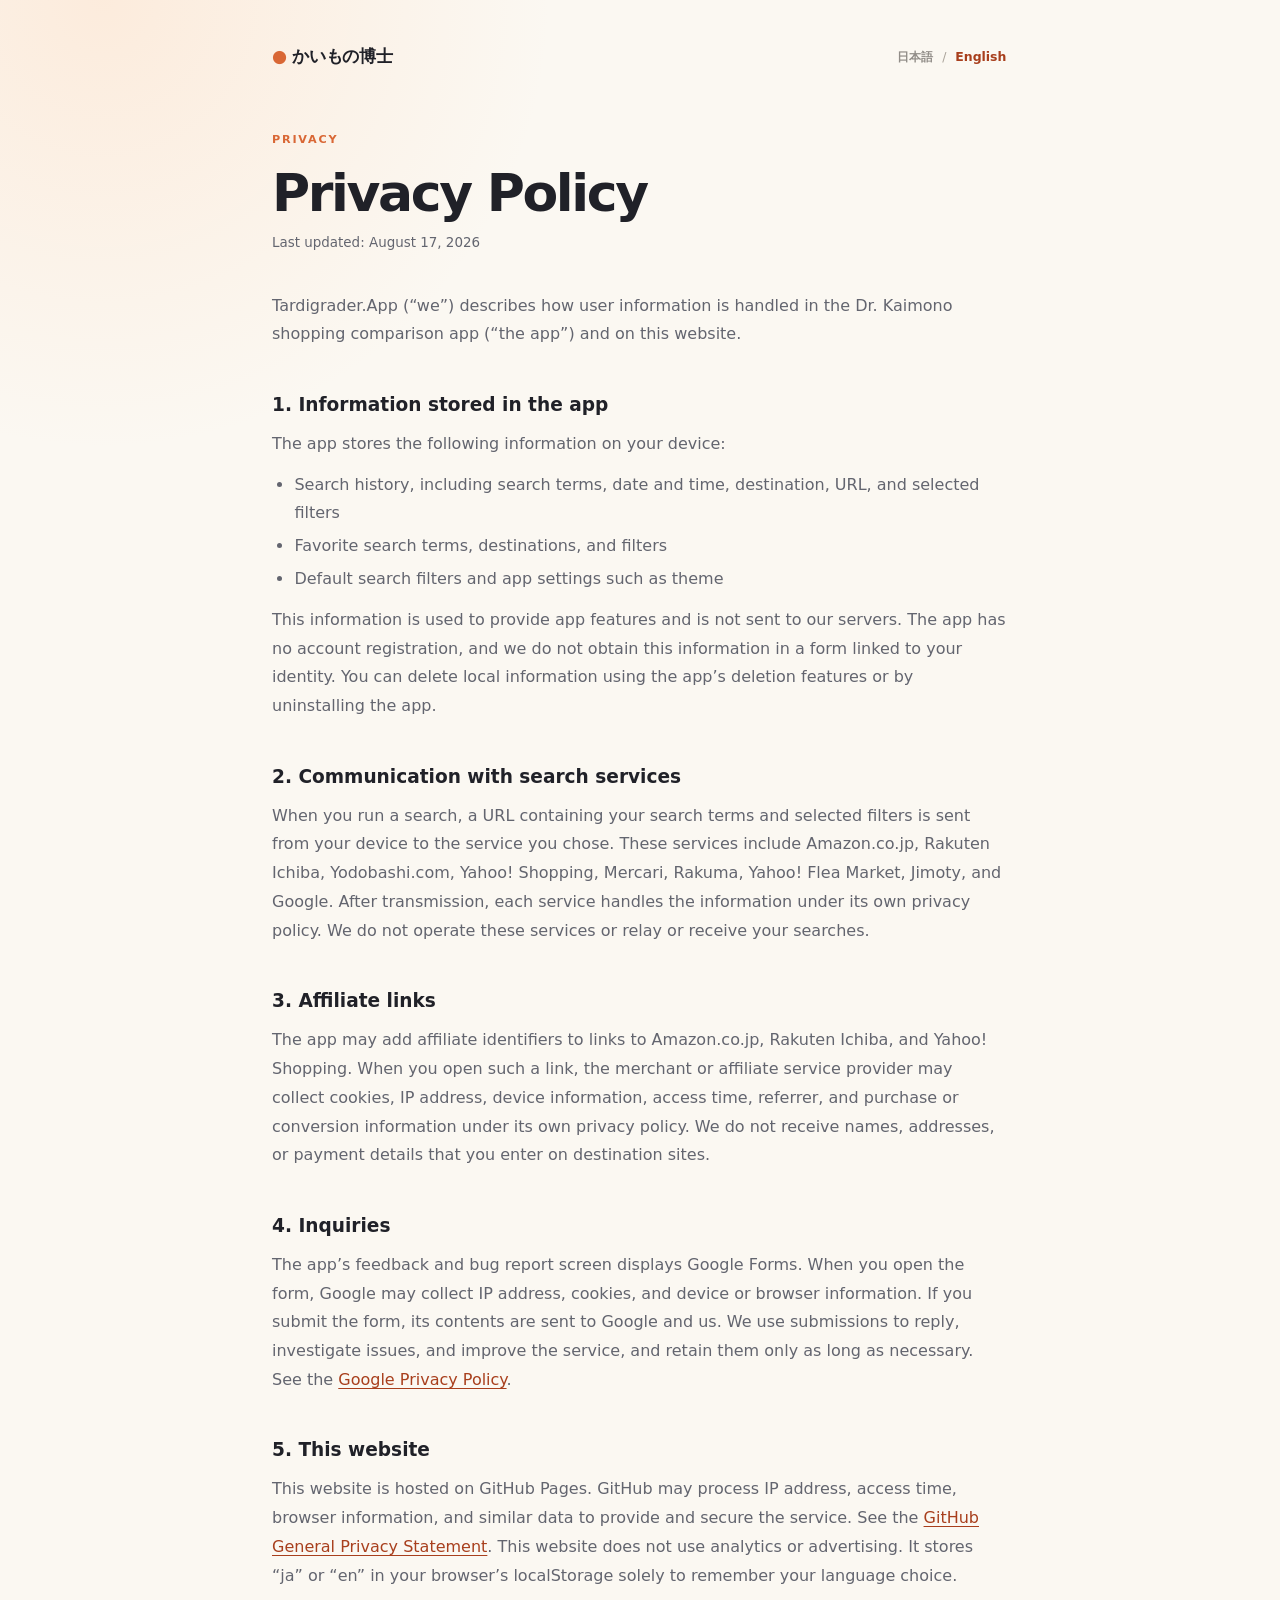
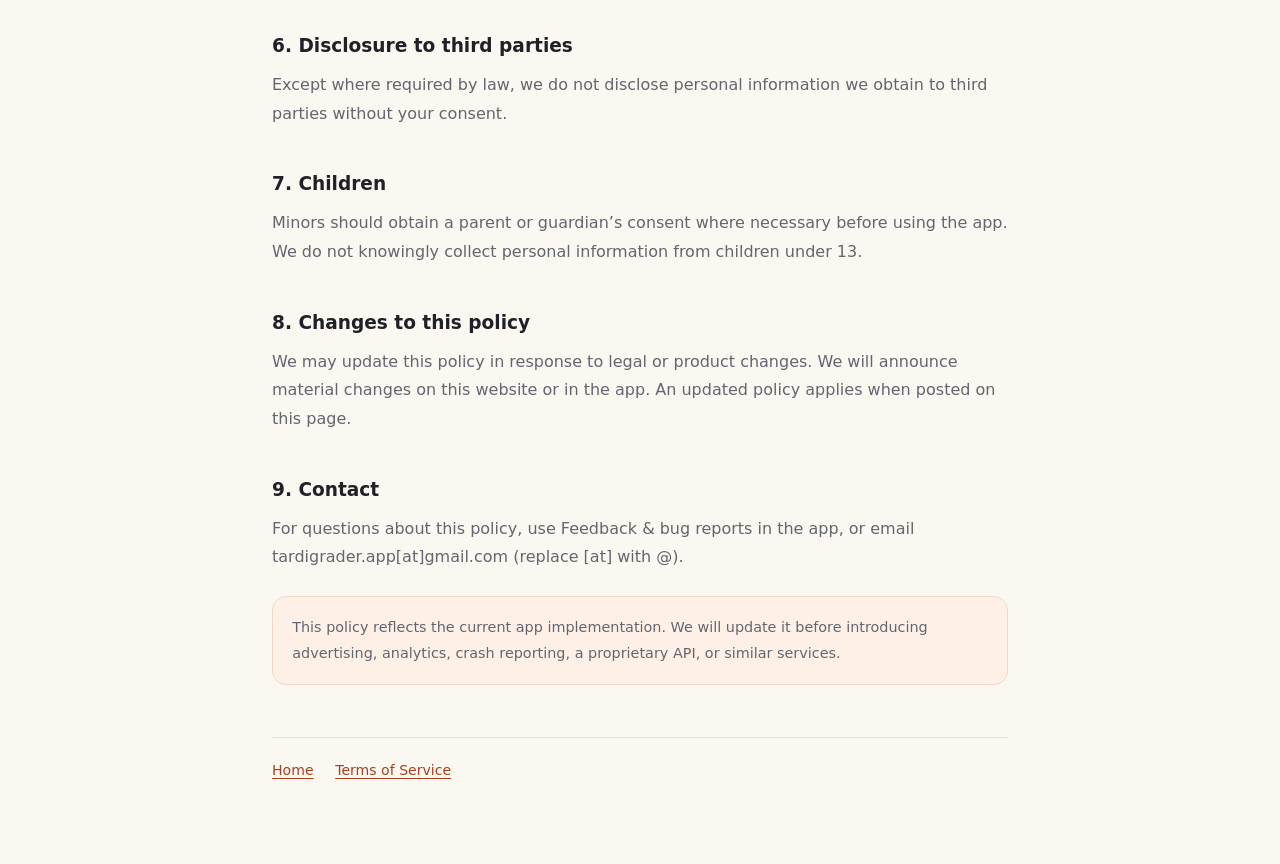
==== privacy/index.html @ 75b143b8 "Add privacy policy and terms pages" ====
<!doctype html>
<html lang="ja">
<head>
  <meta charset="utf-8">
  <meta name="viewport" content="width=device-width, initial-scale=1">
  <title data-ja="プライバシーポリシー｜かいもの博士" data-en="Privacy Policy | Dr. Kaimono">プライバシーポリシー｜かいもの博士</title>
  <meta name="description" data-ja="かいもの博士のプライバシーポリシーです。" data-en="Privacy Policy for the Dr. Kaimono app and website." content="かいもの博士のプライバシーポリシーです。">
  <meta name="theme-color" content="#fbf8f2">
  <link rel="stylesheet" href="../styles.css">
  <script src="../i18n.js" defer></script>
</head>
<body>
  <main class="wrap">
    <div class="top">
      <a class="brand" href="../"><span class="brand-mark">●</span> かいもの博士</a>
      <nav class="lang-switch" aria-label="Language"><button type="button" data-set-lang="ja">日本語</button><span aria-hidden="true">/</span><button type="button" data-set-lang="en">English</button></nav>
    </div>

    <article class="i18n" lang="ja">
      <header><p class="eyebrow">Privacy</p><h1>プライバシーポリシー</h1><p class="updated">最終更新：2026年8月17日</p></header>
      <p>Tardigrader.App（以下「当方」）は、買い物比較アプリ「かいもの博士」（以下「本アプリ」）および本サイトにおける利用者情報の取り扱いを、次のとおり定めます。</p>

      <h2>1. 本アプリ内に保存される情報</h2>
      <p>本アプリは、次の情報を利用者の端末内に保存します。</p>
      <ul>
        <li>検索語、検索日時、検索先、検索URLおよび検索条件を含む検索履歴</li>
        <li>お気に入りに登録した検索語、検索先および検索条件</li>
        <li>検索条件の初期設定、テーマなどのアプリ設定</li>
      </ul>
      <p>これらの情報は本アプリの機能を提供するために使用され、当方のサーバーへ送信されません。本アプリにはアカウント登録機能はなく、当方がこれらの情報を利用者個人と結び付けて取得することはありません。端末内の情報は、本アプリ内の削除機能または本アプリのアンインストールにより削除できます。</p>

      <h2>2. 検索先サービスへの通信</h2>
      <p>利用者が検索を実行すると、検索語および選択した検索条件を含むURLが、利用者の端末から選択した外部サービスへ送信されます。対象には Amazon.co.jp、楽天市場、ヨドバシ・ドット・コム、Yahoo!ショッピング、メルカリ、楽天ラクマ、Yahoo!フリマ、ジモティーおよびGoogleが含まれます。送信後の情報は、各サービスのプライバシーポリシーに従って取り扱われます。当方は検索先サービスを運営せず、検索内容を中継または受信しません。</p>

      <h2>3. アフィリエイトリンク</h2>
      <p>本アプリは、Amazon.co.jp、楽天市場およびYahoo!ショッピングへのリンクにアフィリエイト識別情報を付加する場合があります。リンクを開いた際、各事業者またはアフィリエイトサービス事業者が、Cookie、IPアドレス、端末情報、アクセス日時、参照元、購入・成果に関する情報などを取得する場合があります。その取り扱いは各事業者のプライバシーポリシーに従います。当方が、リンク先で利用者が入力する氏名、住所、決済情報を取得することはありません。</p>

      <h2>4. お問い合わせ</h2>
      <p>本アプリの「要望や不具合の報告」はGoogleフォームを表示します。フォームを開いた場合、GoogleがIPアドレス、Cookie、端末・ブラウザ情報などを取得する場合があります。利用者がフォームを送信した場合、フォームに入力した内容がGoogleおよび当方へ送信されます。当方は、回答、不具合調査およびサービス改善のために使用し、必要な期間に限って保管します。詳しくは <a href="https://policies.google.com/privacy?hl=ja" rel="noopener noreferrer">Google プライバシーポリシー</a> をご覧ください。</p>

      <h2>5. 本サイト</h2>
      <p>本サイトはGitHub Pagesを利用して配信しています。GitHubは、セキュリティ確保やサービス提供のため、IPアドレス、アクセス日時、ブラウザ情報などを処理する場合があります。詳しくは <a href="https://docs.github.com/ja/site-policy/privacy-policies/github-general-privacy-statement" rel="noopener noreferrer">GitHubのプライバシーに関する声明</a> をご覧ください。本サイト自身はアクセス解析や広告を使用しません。言語設定を維持するため、ブラウザのlocalStorageに「ja」または「en」を保存します。</p>

      <h2>6. 第三者提供</h2>
      <p>当方は、法令に基づく場合を除き、取得した個人情報を本人の同意なく第三者へ提供しません。</p>

      <h2>7. 子どもの利用</h2>
      <p>未成年の方は、必要に応じて保護者の同意を得たうえで本アプリをご利用ください。当方が13歳未満の方の個人情報を意図して収集することはありません。</p>

      <h2>8. 本ポリシーの変更</h2>
      <p>当方は、法令または本アプリの機能変更などに応じて本ポリシーを変更することがあります。重要な変更がある場合は、本サイトまたは本アプリ内でお知らせします。変更後の内容は、本ページに掲載した時点から適用されます。</p>

      <h2>9. お問い合わせ先</h2>
      <p>本ポリシーに関するお問い合わせは、本アプリ内の「要望や不具合の報告」、または tardigrader.app[at]gmail.com（[at]を@に置き換えてください）へお願いします。</p>
      <p class="note">本ポリシーは、現在のアプリ実装をもとに作成しています。広告、アクセス解析、クラッシュ解析、独自APIなどを今後導入する場合は、公開前に本ポリシーを更新します。</p>
      <nav class="page-nav"><a href="../">トップへ</a><a href="../terms/">利用規約</a></nav>
    </article>

    <article class="i18n" lang="en">
      <header><p class="eyebrow">Privacy</p><h1>Privacy Policy</h1><p class="updated">Last updated: August 17, 2026</p></header>
      <p>Tardigrader.App (“we”) describes how user information is handled in the Dr. Kaimono shopping comparison app (“the app”) and on this website.</p>

      <h2>1. Information stored in the app</h2>
      <p>The app stores the following information on your device:</p>
      <ul><li>Search history, including search terms, date and time, destination, URL, and selected filters</li><li>Favorite search terms, destinations, and filters</li><li>Default search filters and app settings such as theme</li></ul>
      <p>This information is used to provide app features and is not sent to our servers. The app has no account registration, and we do not obtain this information in a form linked to your identity. You can delete local information using the app’s deletion features or by uninstalling the app.</p>

      <h2>2. Communication with search services</h2>
      <p>When you run a search, a URL containing your search terms and selected filters is sent from your device to the service you chose. These services include Amazon.co.jp, Rakuten Ichiba, Yodobashi.com, Yahoo! Shopping, Mercari, Rakuma, Yahoo! Flea Market, Jimoty, and Google. After transmission, each service handles the information under its own privacy policy. We do not operate these services or relay or receive your searches.</p>

      <h2>3. Affiliate links</h2>
      <p>The app may add affiliate identifiers to links to Amazon.co.jp, Rakuten Ichiba, and Yahoo! Shopping. When you open such a link, the merchant or affiliate service provider may collect cookies, IP address, device information, access time, referrer, and purchase or conversion information under its own privacy policy. We do not receive names, addresses, or payment details that you enter on destination sites.</p>

      <h2>4. Inquiries</h2>
      <p>The app’s feedback and bug report screen displays Google Forms. When you open the form, Google may collect IP address, cookies, and device or browser information. If you submit the form, its contents are sent to Google and us. We use submissions to reply, investigate issues, and improve the service, and retain them only as long as necessary. See the <a href="https://policies.google.com/privacy?hl=en" rel="noopener noreferrer">Google Privacy Policy</a>.</p>

      <h2>5. This website</h2>
      <p>This website is hosted on GitHub Pages. GitHub may process IP address, access time, browser information, and similar data to provide and secure the service. See the <a href="https://docs.github.com/en/site-policy/privacy-policies/github-general-privacy-statement" rel="noopener noreferrer">GitHub General Privacy Statement</a>. This website does not use analytics or advertising. It stores “ja” or “en” in your browser’s localStorage solely to remember your language choice.</p>

      <h2>6. Disclosure to third parties</h2>
      <p>Except where required by law, we do not disclose personal information we obtain to third parties without your consent.</p>

      <h2>7. Children</h2>
      <p>Minors should obtain a parent or guardian’s consent where necessary before using the app. We do not knowingly collect personal information from children under 13.</p>

      <h2>8. Changes to this policy</h2>
      <p>We may update this policy in response to legal or product changes. We will announce material changes on this website or in the app. An updated policy applies when posted on this page.</p>

      <h2>9. Contact</h2>
      <p>For questions about this policy, use Feedback &amp; bug reports in the app, or email tardigrader.app[at]gmail.com (replace [at] with @).</p>
      <p class="note">This policy reflects the current app implementation. We will update it before introducing advertising, analytics, crash reporting, a proprietary API, or similar services.</p>
      <nav class="page-nav"><a href="../">Home</a><a href="../terms/">Terms of Service</a></nav>
    </article>
  </main>
</body>
</html>
---- styles.css ----
:root {
  --ink: #202128;
  --muted: #63656f;
  --brand: #d96735;
  --brand-dark: #a83f1d;
  --pale: #fff0e7;
  --paper: #fbf8f2;
  --surface: rgba(255, 255, 255, 0.82);
  --line: #e6dfd5;
}

* { box-sizing: border-box; }
html, body { margin: 0; padding: 0; }
body {
  min-height: 100vh;
  background:
    radial-gradient(circle at 8% 0%, rgba(255, 203, 164, 0.28), transparent 28rem),
    var(--paper);
  color: var(--ink);
  font-family: "Hiragino Sans", "Hiragino Kaku Gothic ProN", "Yu Gothic", "Noto Sans JP", sans-serif;
  line-height: 1.8;
  -webkit-font-smoothing: antialiased;
}
html[lang="en"] body {
  font-family: Inter, ui-sans-serif, system-ui, -apple-system, "Segoe UI", sans-serif;
}
a { color: var(--brand-dark); text-underline-offset: 0.2em; }
p, li { color: var(--muted); }
.i18n { display: none; }
html[lang="ja"] .i18n[lang="ja"],
html[lang="en"] .i18n[lang="en"] { display: block; }

.wrap { width: min(46rem, calc(100% - 40px)); margin: 0 auto; padding: 2.5rem 0 5rem; }
.top { display: flex; align-items: center; justify-content: space-between; gap: 1rem; margin-bottom: 3.5rem; }
.brand { color: var(--ink); font-size: 1.08rem; font-weight: 800; text-decoration: none; letter-spacing: -0.02em; }
.brand-mark { color: var(--brand); }
.lang-switch { display: flex; align-items: center; gap: 0.45rem; color: #aaa39a; font-size: 0.78rem; }
.lang-switch button { border: 0; padding: 0.35rem 0.1rem; color: #918d88; background: transparent; cursor: pointer; font: inherit; font-weight: 750; }
html[lang="ja"] [data-set-lang="ja"],
html[lang="en"] [data-set-lang="en"] { color: var(--brand-dark); }

header { margin-bottom: 2.25rem; }
.eyebrow { margin: 0 0 0.75rem; color: var(--brand); font-size: 0.7rem; font-weight: 800; letter-spacing: 0.16em; text-transform: uppercase; }
h1 { margin: 0 0 0.45rem; font-size: clamp(2.2rem, 7vw, 3.25rem); line-height: 1.2; letter-spacing: -0.045em; }
h2 { margin: 2.6rem 0 0.65rem; color: var(--ink); font-size: 1.16rem; line-height: 1.5; }
p { margin: 0.7rem 0; }
ul { margin: 0.75rem 0; padding-left: 1.4rem; }
li + li { margin-top: 0.25rem; }
.updated { margin: 0; font-size: 0.84rem; }
.note { margin: 1.5rem 0; padding: 1.1rem 1.2rem; border: 1px solid #f0d7c7; border-radius: 14px; background: var(--pale); font-size: 0.9rem; }
.page-nav { display: flex; flex-wrap: wrap; gap: 0.7rem 1.35rem; margin-top: 3.2rem; padding-top: 1.3rem; border-top: 1px solid var(--line); font-size: 0.88rem; }

.home { display: grid; align-content: center; min-height: 100vh; padding-block: 4rem; }
.home header { max-width: 38rem; margin-bottom: 2.5rem; }
.home h1 span { color: var(--brand); }
.home .lead { font-size: 1.02rem; }
.link-grid { display: grid; grid-template-columns: repeat(2, 1fr); gap: 1rem; }
.link-card { display: block; padding: 1.5rem; border: 1px solid var(--line); border-radius: 18px; background: var(--surface); color: var(--ink); text-decoration: none; box-shadow: 0 14px 40px rgba(67, 44, 29, 0.05); }
.link-card strong { display: block; margin-bottom: 0.2rem; }
.link-card span { color: var(--muted); font-size: 0.85rem; }
.link-card:hover { border-color: #d7ae96; transform: translateY(-1px); }
.home footer { margin-top: 3rem; color: #979088; font-size: 0.76rem; }

@media (max-width: 600px) {
  .wrap { width: min(100% - 32px, 46rem); padding-top: 1.5rem; }
  .top { margin-bottom: 2.75rem; }
  .link-grid { grid-template-columns: 1fr; }
}

@media (prefers-reduced-motion: no-preference) {
  .link-card { transition: border-color 160ms ease, transform 160ms ease; }
}
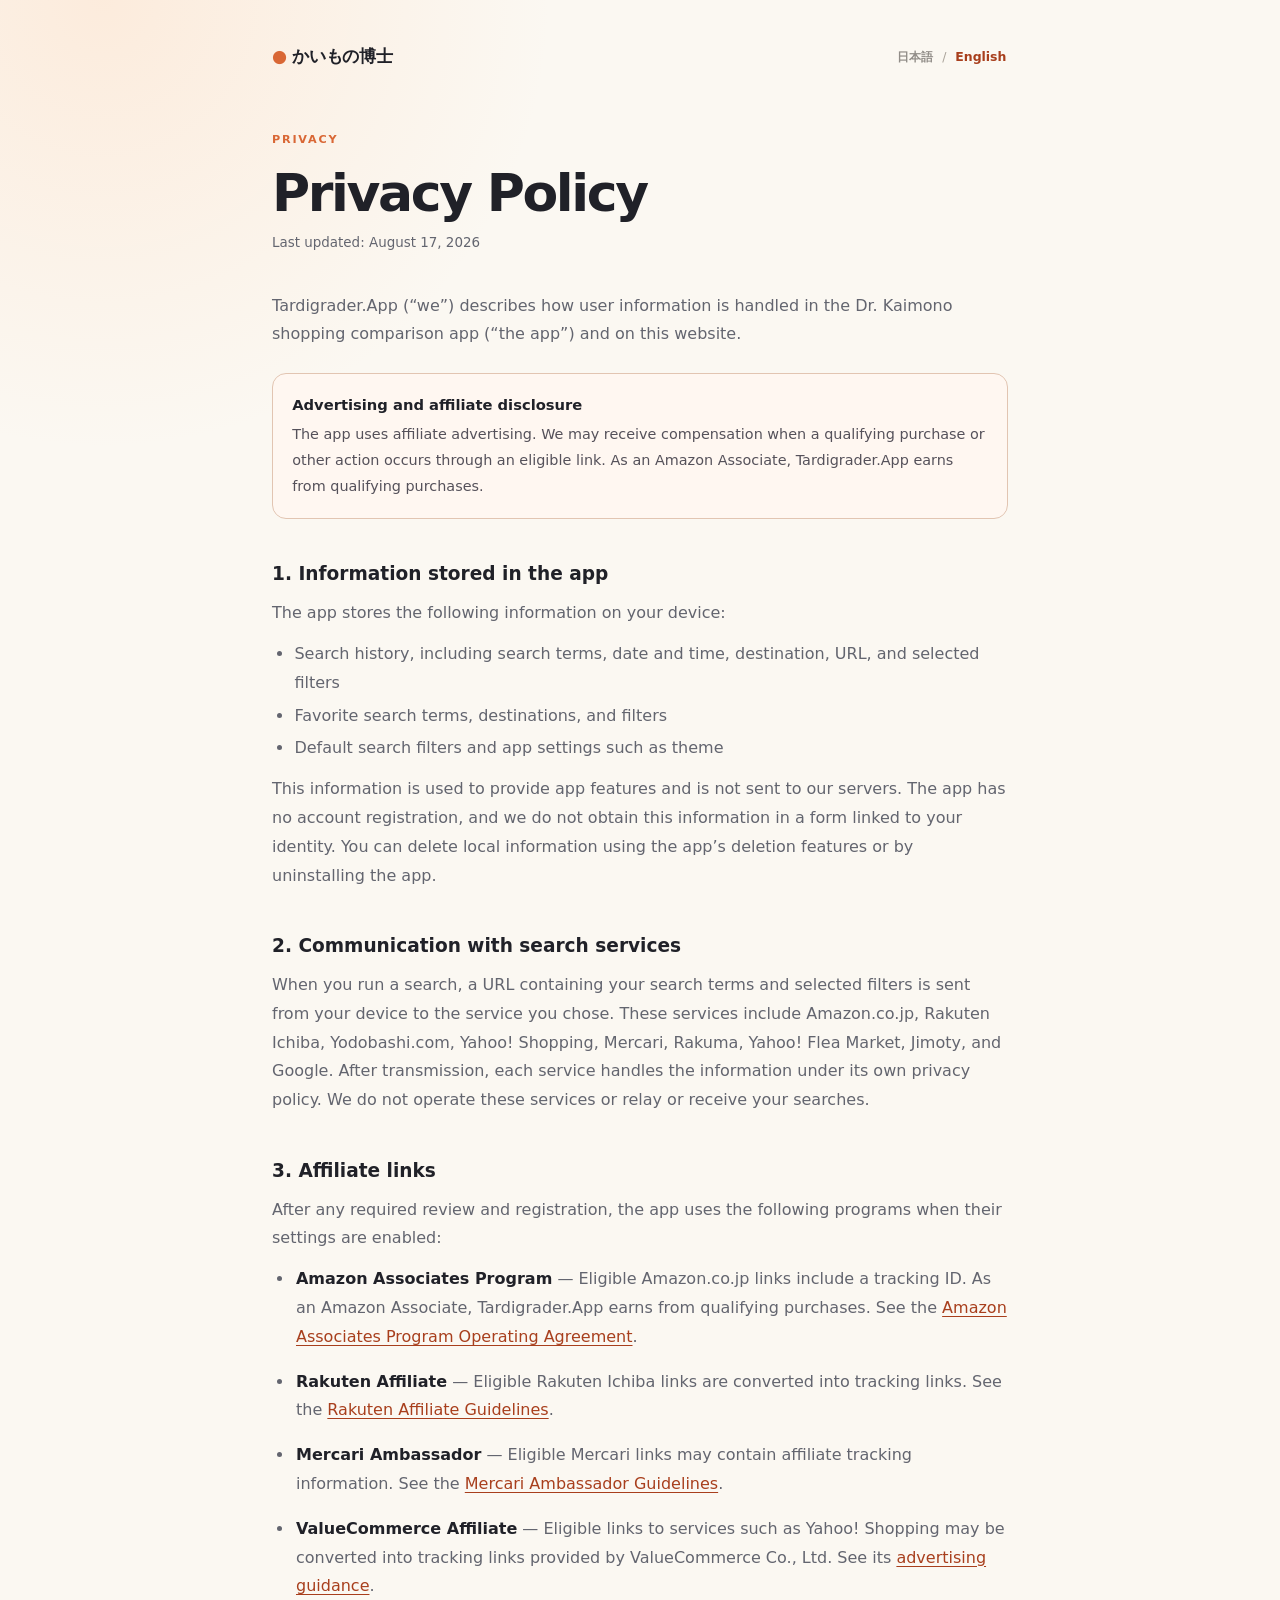
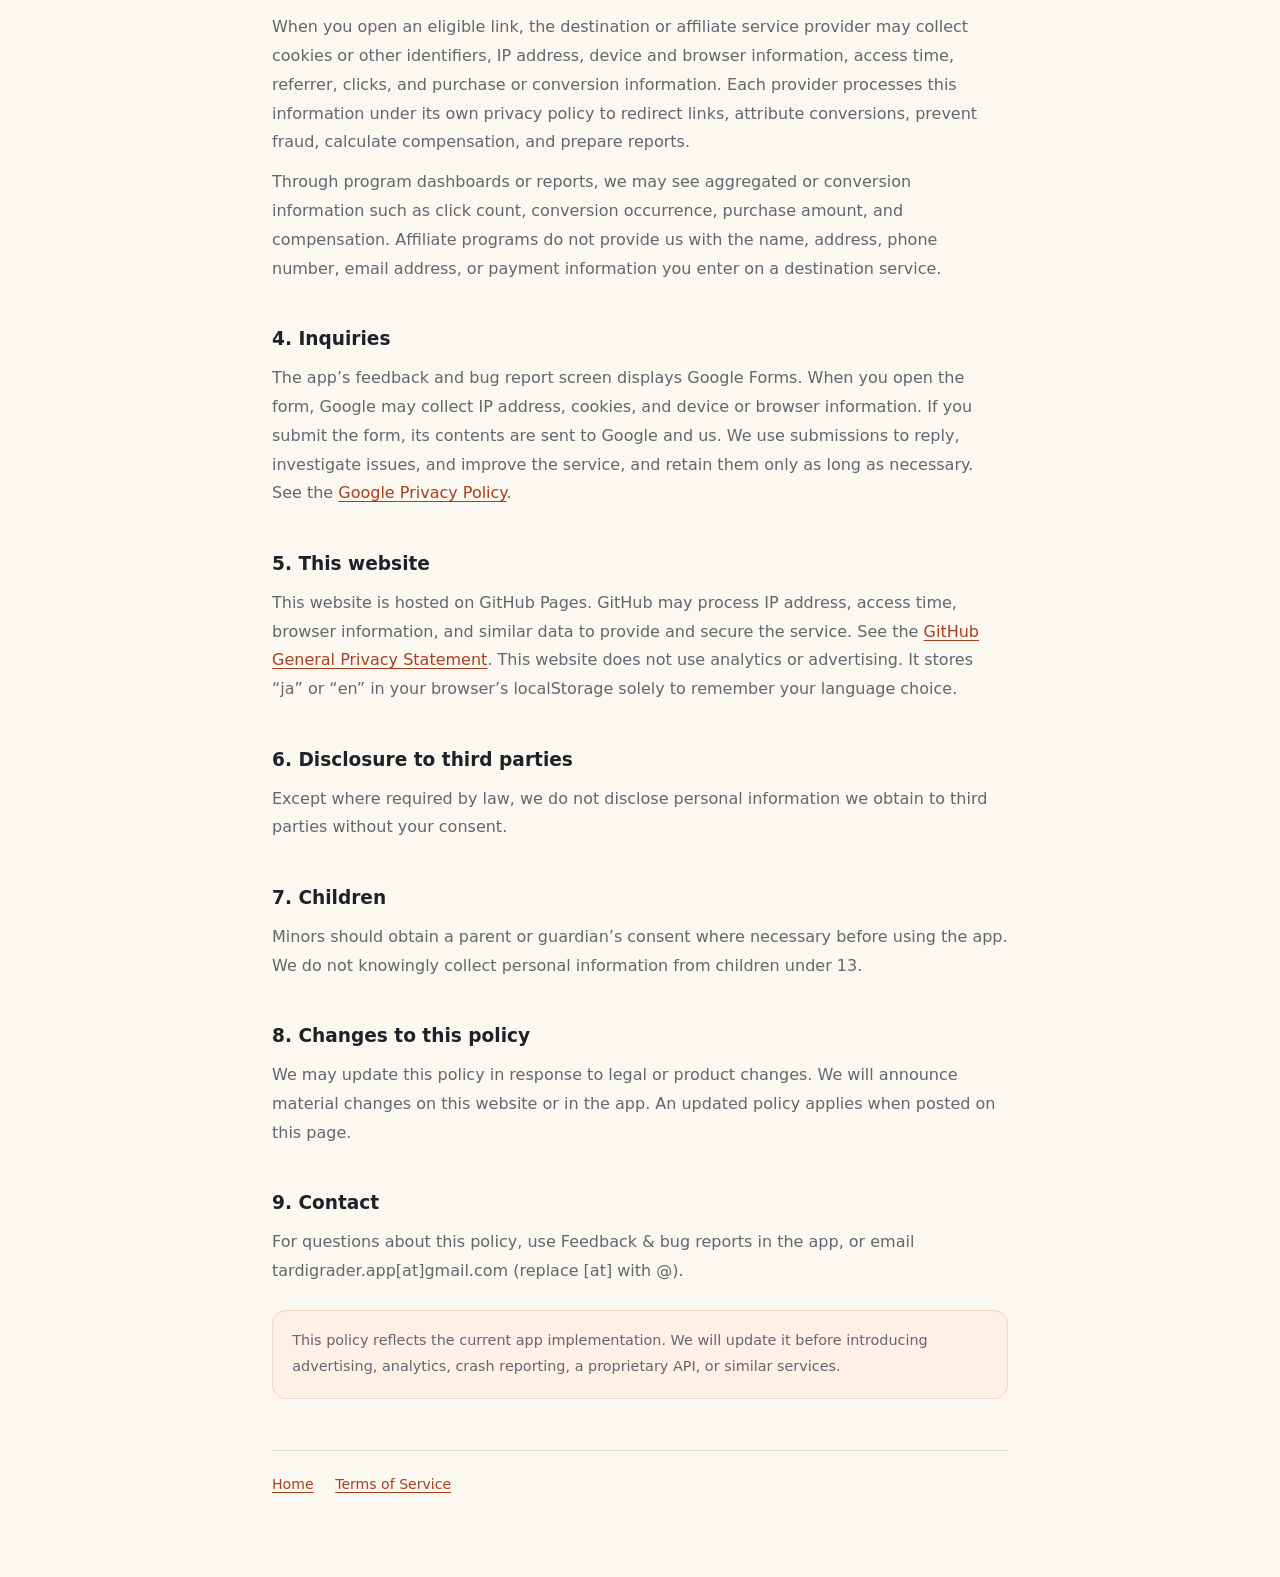
==== commit 48502e29: "Clarify affiliate disclosures" ====
--- a/privacy/index.html
+++ b/privacy/index.html
@@ -19,6 +19,7 @@
     <article class="i18n" lang="ja">
       <header><p class="eyebrow">Privacy</p><h1>プライバシーポリシー</h1><p class="updated">最終更新：2026年8月17日</p></header>
       <p>Tardigrader.App（以下「当方」）は、買い物比較アプリ「かいもの博士」（以下「本アプリ」）および本サイトにおける利用者情報の取り扱いを、次のとおり定めます。</p>
+      <aside class="affiliate-disclosure"><strong>広告・アフィリエイトについて</strong><p>本アプリはアフィリエイト広告を利用します。対象リンクを経由して購入等が成立すると、当方が報酬を受け取ることがあります。Amazonのアソシエイトとして、Tardigrader.Appは適格販売により収入を得ています。</p></aside>
 
       <h2>1. 本アプリ内に保存される情報</h2>
       <p>本アプリは、次の情報を利用者の端末内に保存します。</p>
@@ -33,7 +34,15 @@
       <p>利用者が検索を実行すると、検索語および選択した検索条件を含むURLが、利用者の端末から選択した外部サービスへ送信されます。対象には Amazon.co.jp、楽天市場、ヨドバシ・ドット・コム、Yahoo!ショッピング、メルカリ、楽天ラクマ、Yahoo!フリマ、ジモティーおよびGoogleが含まれます。送信後の情報は、各サービスのプライバシーポリシーに従って取り扱われます。当方は検索先サービスを運営せず、検索内容を中継または受信しません。</p>
 
       <h2>3. アフィリエイトリンク</h2>
-      <p>本アプリは、Amazon.co.jp、楽天市場およびYahoo!ショッピングへのリンクにアフィリエイト識別情報を付加する場合があります。リンクを開いた際、各事業者またはアフィリエイトサービス事業者が、Cookie、IPアドレス、端末情報、アクセス日時、参照元、購入・成果に関する情報などを取得する場合があります。その取り扱いは各事業者のプライバシーポリシーに従います。当方が、リンク先で利用者が入力する氏名、住所、決済情報を取得することはありません。</p>
+      <p>本アプリは、各プログラムの審査・登録完了後、設定が有効なものについて次のアフィリエイトプログラムを利用します。</p>
+      <ul class="program-list">
+        <li><strong>Amazonアソシエイト・プログラム</strong> — Amazon.co.jpへの対象リンクにトラッキングIDを付加します。Amazonのアソシエイトとして、Tardigrader.Appは適格販売により収入を得ています。詳しくは <a href="https://affiliate.amazon.co.jp/help/operating/agreement/" rel="noopener noreferrer">Amazonアソシエイト・プログラム運営規約</a> をご覧ください。</li>
+        <li><strong>楽天アフィリエイト</strong> — 楽天市場への対象リンクを、楽天アフィリエイトの計測用リンクに変換します。詳しくは <a href="https://affiliate.rakuten.co.jp/guideline/rule/" rel="noopener noreferrer">楽天アフィリエイトガイドライン</a> をご覧ください。</li>
+        <li><strong>メルカリアンバサダー</strong> — メルカリへの対象リンクにアフィリエイト計測情報を含める場合があります。詳しくは <a href="https://help.jp.mercari.com/guide/articles/1486/" rel="noopener noreferrer">メルカリアンバサダーご利用ガイドライン</a> をご覧ください。</li>
+        <li><strong>バリューコマース アフィリエイト</strong> — Yahoo!ショッピングなどへの対象リンクを、バリューコマース株式会社が提供する計測用リンクに変換する場合があります。詳しくは <a href="https://www.valuecommerce.ne.jp/policy/as/ad.html" rel="noopener noreferrer">広告掲載時の注意点・関連する法律</a> をご覧ください。</li>
+      </ul>
+      <p>対象リンクを開くと、リンク先事業者またはアフィリエイトサービス事業者が、Cookieその他の識別子、IPアドレス、端末・ブラウザ情報、アクセス日時、参照元、クリック、購入・成果に関する情報などを取得する場合があります。取得した情報は、各事業者のプライバシーポリシーに従って、リンクの遷移、成果の判定、不正防止、報酬の算定およびレポート作成などに利用されます。</p>
+      <p>当方は各プログラムの管理画面等を通じて、クリック数、成果の発生、購入金額、報酬額などの集計情報または成果情報を確認する場合があります。当方が、リンク先で利用者が入力する氏名、住所、電話番号、メールアドレス、決済情報をアフィリエイトプログラムから受け取ることはありません。</p>
 
       <h2>4. お問い合わせ</h2>
       <p>本アプリの「要望や不具合の報告」はGoogleフォームを表示します。フォームを開いた場合、GoogleがIPアドレス、Cookie、端末・ブラウザ情報などを取得する場合があります。利用者がフォームを送信した場合、フォームに入力した内容がGoogleおよび当方へ送信されます。当方は、回答、不具合調査およびサービス改善のために使用し、必要な期間に限って保管します。詳しくは <a href="https://policies.google.com/privacy?hl=ja" rel="noopener noreferrer">Google プライバシーポリシー</a> をご覧ください。</p>
@@ -59,6 +68,7 @@
     <article class="i18n" lang="en">
       <header><p class="eyebrow">Privacy</p><h1>Privacy Policy</h1><p class="updated">Last updated: August 17, 2026</p></header>
       <p>Tardigrader.App (“we”) describes how user information is handled in the Dr. Kaimono shopping comparison app (“the app”) and on this website.</p>
+      <aside class="affiliate-disclosure"><strong>Advertising and affiliate disclosure</strong><p>The app uses affiliate advertising. We may receive compensation when a qualifying purchase or other action occurs through an eligible link. As an Amazon Associate, Tardigrader.App earns from qualifying purchases.</p></aside>
 
       <h2>1. Information stored in the app</h2>
       <p>The app stores the following information on your device:</p>
@@ -69,7 +79,15 @@
       <p>When you run a search, a URL containing your search terms and selected filters is sent from your device to the service you chose. These services include Amazon.co.jp, Rakuten Ichiba, Yodobashi.com, Yahoo! Shopping, Mercari, Rakuma, Yahoo! Flea Market, Jimoty, and Google. After transmission, each service handles the information under its own privacy policy. We do not operate these services or relay or receive your searches.</p>
 
       <h2>3. Affiliate links</h2>
-      <p>The app may add affiliate identifiers to links to Amazon.co.jp, Rakuten Ichiba, and Yahoo! Shopping. When you open such a link, the merchant or affiliate service provider may collect cookies, IP address, device information, access time, referrer, and purchase or conversion information under its own privacy policy. We do not receive names, addresses, or payment details that you enter on destination sites.</p>
+      <p>After any required review and registration, the app uses the following programs when their settings are enabled:</p>
+      <ul class="program-list">
+        <li><strong>Amazon Associates Program</strong> — Eligible Amazon.co.jp links include a tracking ID. As an Amazon Associate, Tardigrader.App earns from qualifying purchases. See the <a href="https://affiliate.amazon.co.jp/help/operating/agreement/" rel="noopener noreferrer">Amazon Associates Program Operating Agreement</a>.</li>
+        <li><strong>Rakuten Affiliate</strong> — Eligible Rakuten Ichiba links are converted into tracking links. See the <a href="https://affiliate.rakuten.co.jp/guideline/rule/" rel="noopener noreferrer">Rakuten Affiliate Guidelines</a>.</li>
+        <li><strong>Mercari Ambassador</strong> — Eligible Mercari links may contain affiliate tracking information. See the <a href="https://help.jp.mercari.com/guide/articles/1486/" rel="noopener noreferrer">Mercari Ambassador Guidelines</a>.</li>
+        <li><strong>ValueCommerce Affiliate</strong> — Eligible links to services such as Yahoo! Shopping may be converted into tracking links provided by ValueCommerce Co., Ltd. See its <a href="https://www.valuecommerce.ne.jp/policy/as/ad.html" rel="noopener noreferrer">advertising guidance</a>.</li>
+      </ul>
+      <p>When you open an eligible link, the destination or affiliate service provider may collect cookies or other identifiers, IP address, device and browser information, access time, referrer, clicks, and purchase or conversion information. Each provider processes this information under its own privacy policy to redirect links, attribute conversions, prevent fraud, calculate compensation, and prepare reports.</p>
+      <p>Through program dashboards or reports, we may see aggregated or conversion information such as click count, conversion occurrence, purchase amount, and compensation. Affiliate programs do not provide us with the name, address, phone number, email address, or payment information you enter on a destination service.</p>
 
       <h2>4. Inquiries</h2>
       <p>The app’s feedback and bug report screen displays Google Forms. When you open the form, Google may collect IP address, cookies, and device or browser information. If you submit the form, its contents are sent to Google and us. We use submissions to reply, investigate issues, and improve the service, and retain them only as long as necessary. See the <a href="https://policies.google.com/privacy?hl=en" rel="noopener noreferrer">Google Privacy Policy</a>.</p>
--- a/styles.css
+++ b/styles.css
@@ -48,6 +48,12 @@
 li + li { margin-top: 0.25rem; }
 .updated { margin: 0; font-size: 0.84rem; }
 .note { margin: 1.5rem 0; padding: 1.1rem 1.2rem; border: 1px solid #f0d7c7; border-radius: 14px; background: var(--pale); font-size: 0.9rem; }
+.affiliate-disclosure { margin: 1.5rem 0 2rem; padding: 1.1rem 1.2rem; border: 1px solid #e2c5b2; border-radius: 14px; background: #fff7f1; }
+.affiliate-disclosure strong { display: block; margin-bottom: 0.25rem; color: var(--ink); font-size: 0.92rem; }
+.affiliate-disclosure p { margin: 0; color: #55515a; font-size: 0.9rem; }
+.program-list { display: grid; gap: 0.75rem; padding-left: 1.35rem; }
+.program-list li { padding-left: 0.15rem; }
+.program-list strong { color: var(--ink); }
 .page-nav { display: flex; flex-wrap: wrap; gap: 0.7rem 1.35rem; margin-top: 3.2rem; padding-top: 1.3rem; border-top: 1px solid var(--line); font-size: 0.88rem; }
 
 .home { display: grid; align-content: center; min-height: 100vh; padding-block: 4rem; }
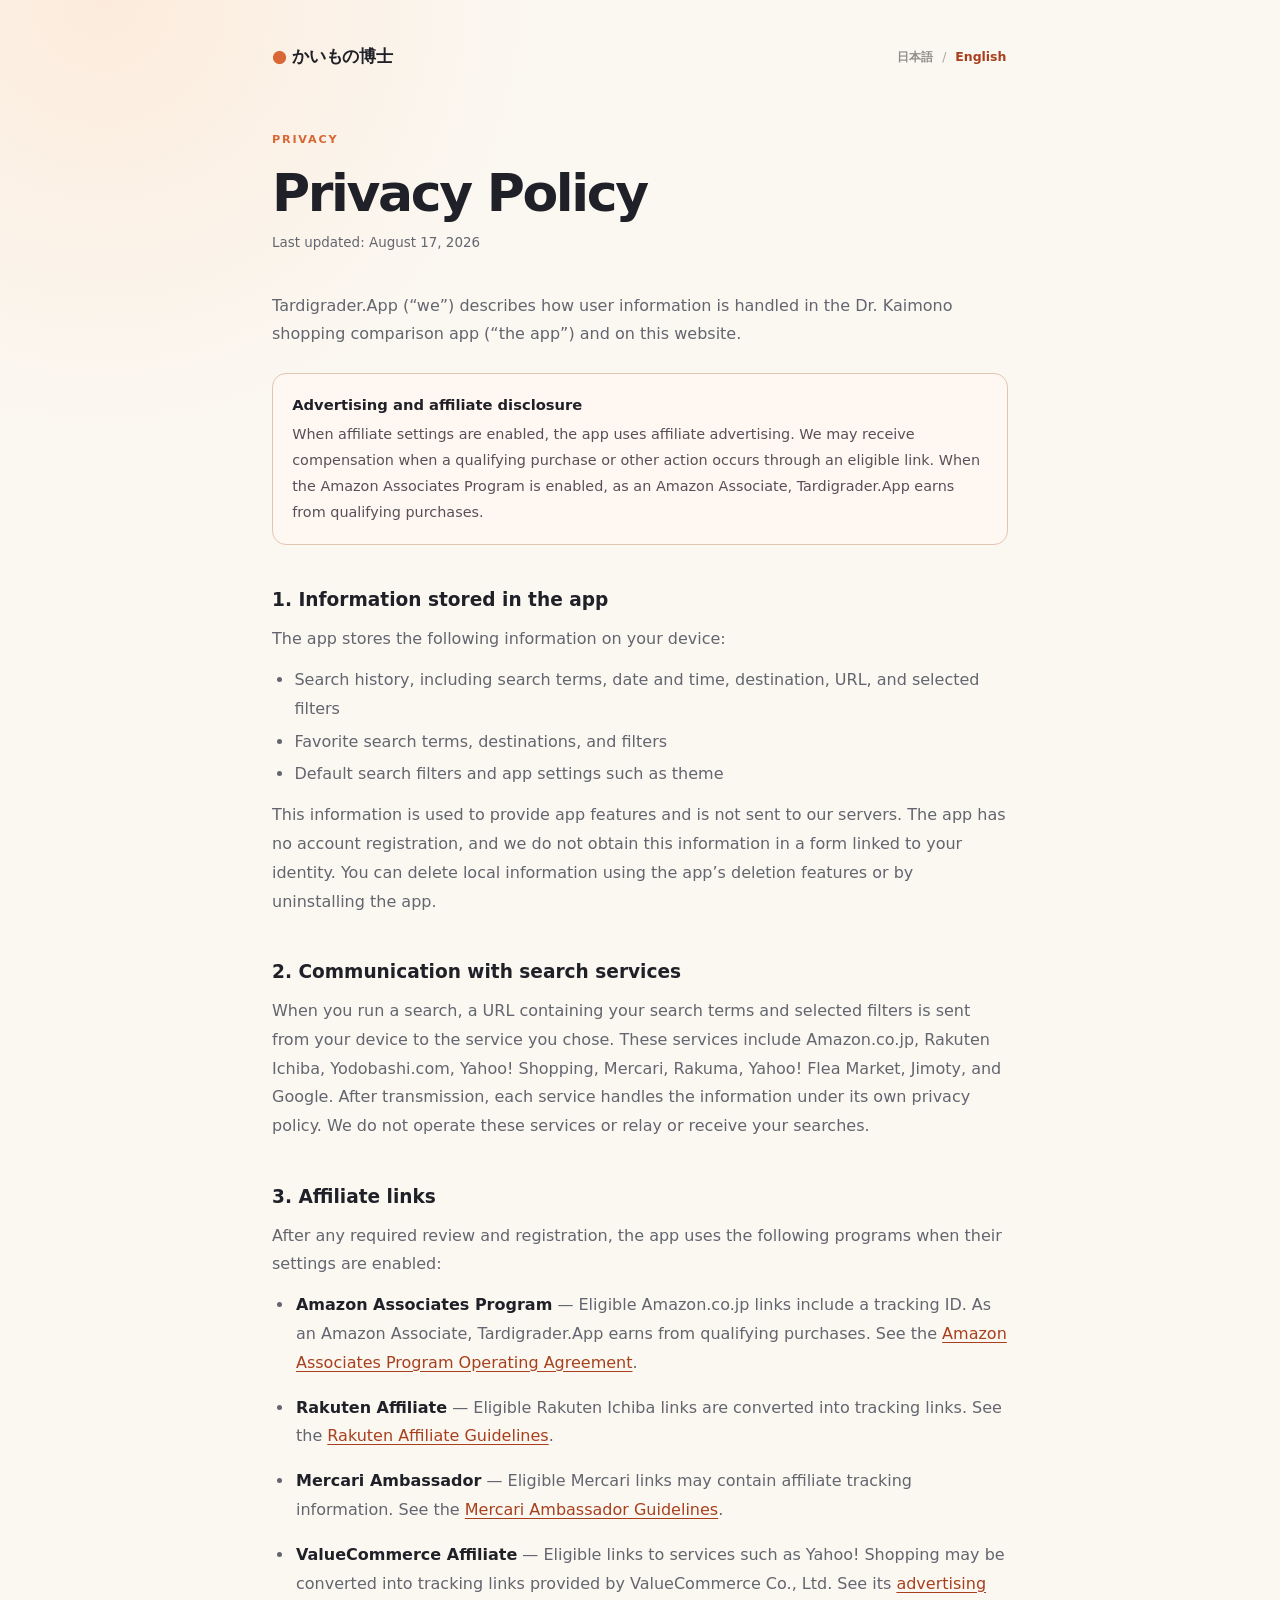
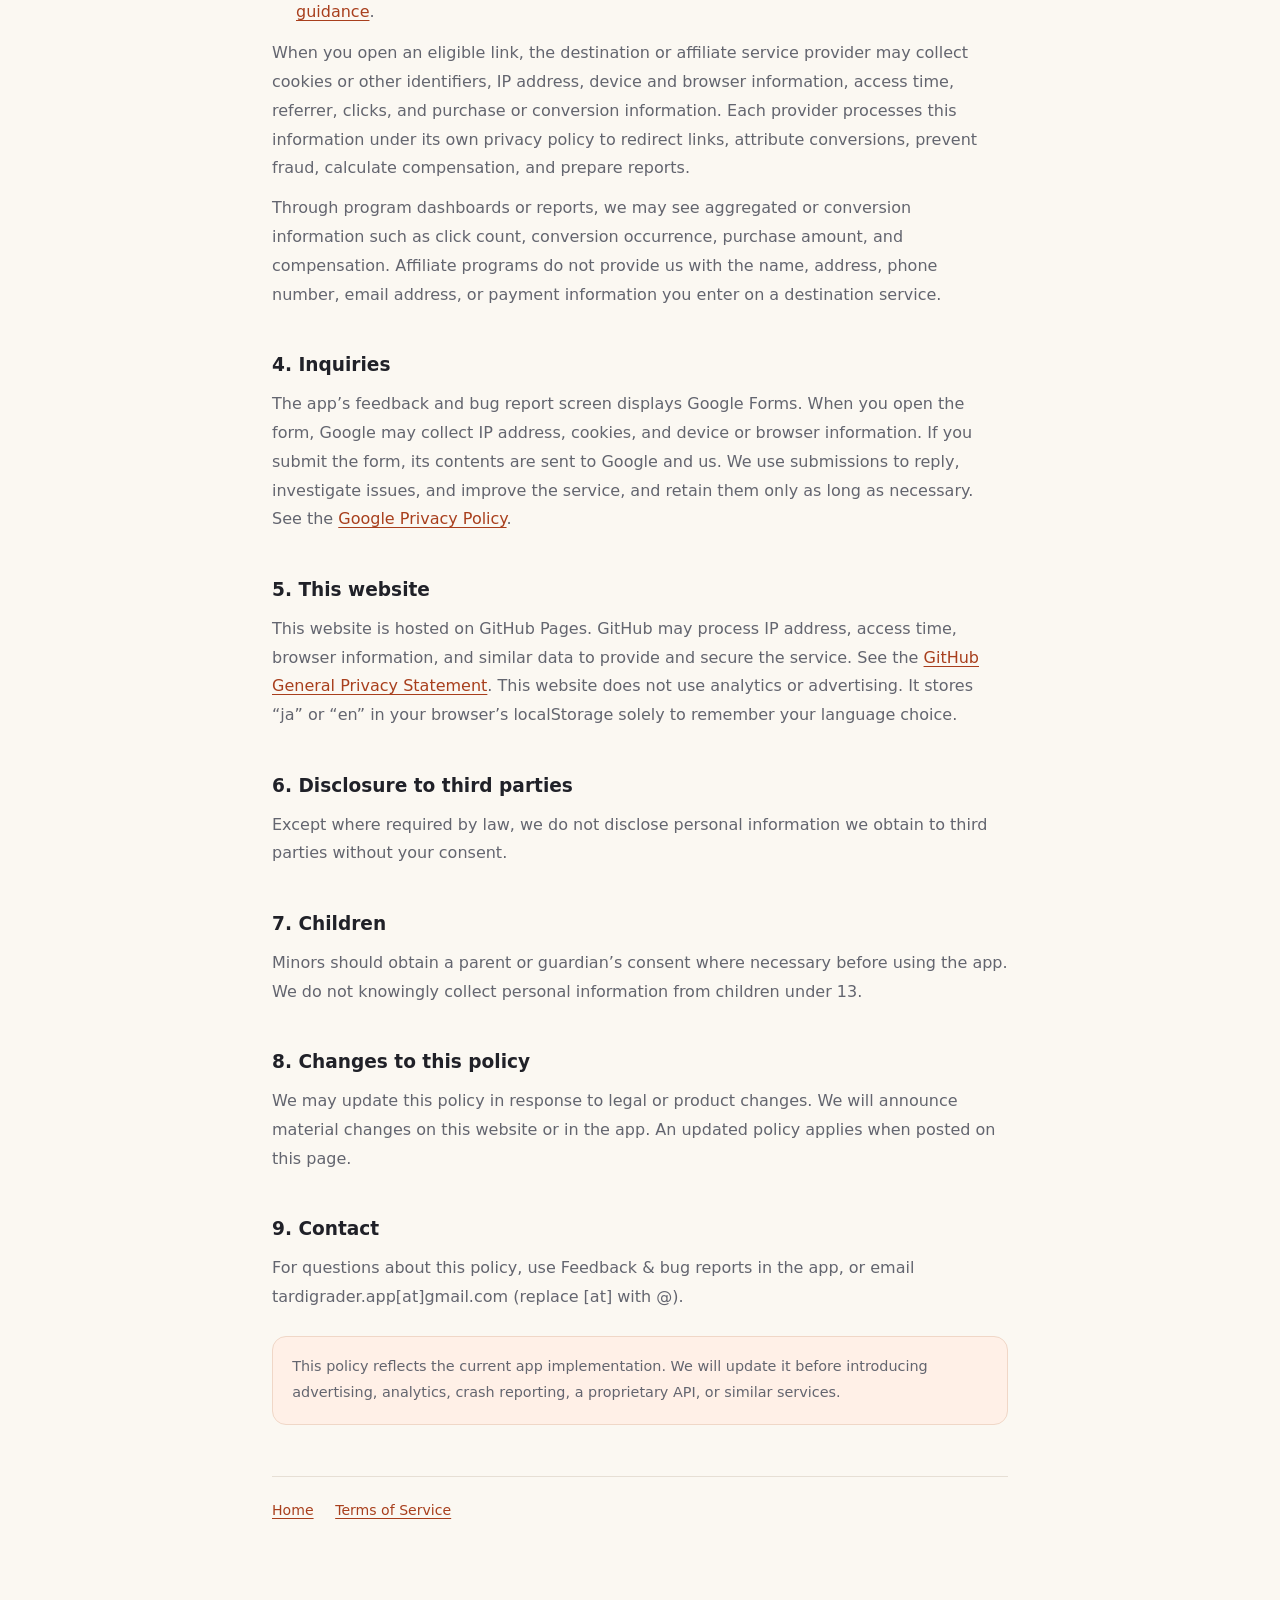
==== commit f9542122: "Clarify conditional affiliate disclosures" ====
--- a/privacy/index.html
+++ b/privacy/index.html
@@ -19,7 +19,7 @@
     <article class="i18n" lang="ja">
       <header><p class="eyebrow">Privacy</p><h1>プライバシーポリシー</h1><p class="updated">最終更新：2026年8月17日</p></header>
       <p>Tardigrader.App（以下「当方」）は、買い物比較アプリ「かいもの博士」（以下「本アプリ」）および本サイトにおける利用者情報の取り扱いを、次のとおり定めます。</p>
-      <aside class="affiliate-disclosure"><strong>広告・アフィリエイトについて</strong><p>本アプリはアフィリエイト広告を利用します。対象リンクを経由して購入等が成立すると、当方が報酬を受け取ることがあります。Amazonのアソシエイトとして、Tardigrader.Appは適格販売により収入を得ています。</p></aside>
+      <aside class="affiliate-disclosure"><strong>広告・アフィリエイトについて</strong><p>本アプリは、アフィリエイト設定が有効な場合、アフィリエイト広告を利用します。対象リンクを経由して購入等が成立すると、当方が報酬を受け取ることがあります。Amazonアソシエイト・プログラムが有効な場合、Amazonのアソシエイトとして、Tardigrader.Appは適格販売により収入を得ています。</p></aside>
 
       <h2>1. 本アプリ内に保存される情報</h2>
       <p>本アプリは、次の情報を利用者の端末内に保存します。</p>
@@ -68,7 +68,7 @@
     <article class="i18n" lang="en">
       <header><p class="eyebrow">Privacy</p><h1>Privacy Policy</h1><p class="updated">Last updated: August 17, 2026</p></header>
       <p>Tardigrader.App (“we”) describes how user information is handled in the Dr. Kaimono shopping comparison app (“the app”) and on this website.</p>
-      <aside class="affiliate-disclosure"><strong>Advertising and affiliate disclosure</strong><p>The app uses affiliate advertising. We may receive compensation when a qualifying purchase or other action occurs through an eligible link. As an Amazon Associate, Tardigrader.App earns from qualifying purchases.</p></aside>
+      <aside class="affiliate-disclosure"><strong>Advertising and affiliate disclosure</strong><p>When affiliate settings are enabled, the app uses affiliate advertising. We may receive compensation when a qualifying purchase or other action occurs through an eligible link. When the Amazon Associates Program is enabled, as an Amazon Associate, Tardigrader.App earns from qualifying purchases.</p></aside>
 
       <h2>1. Information stored in the app</h2>
       <p>The app stores the following information on your device:</p>
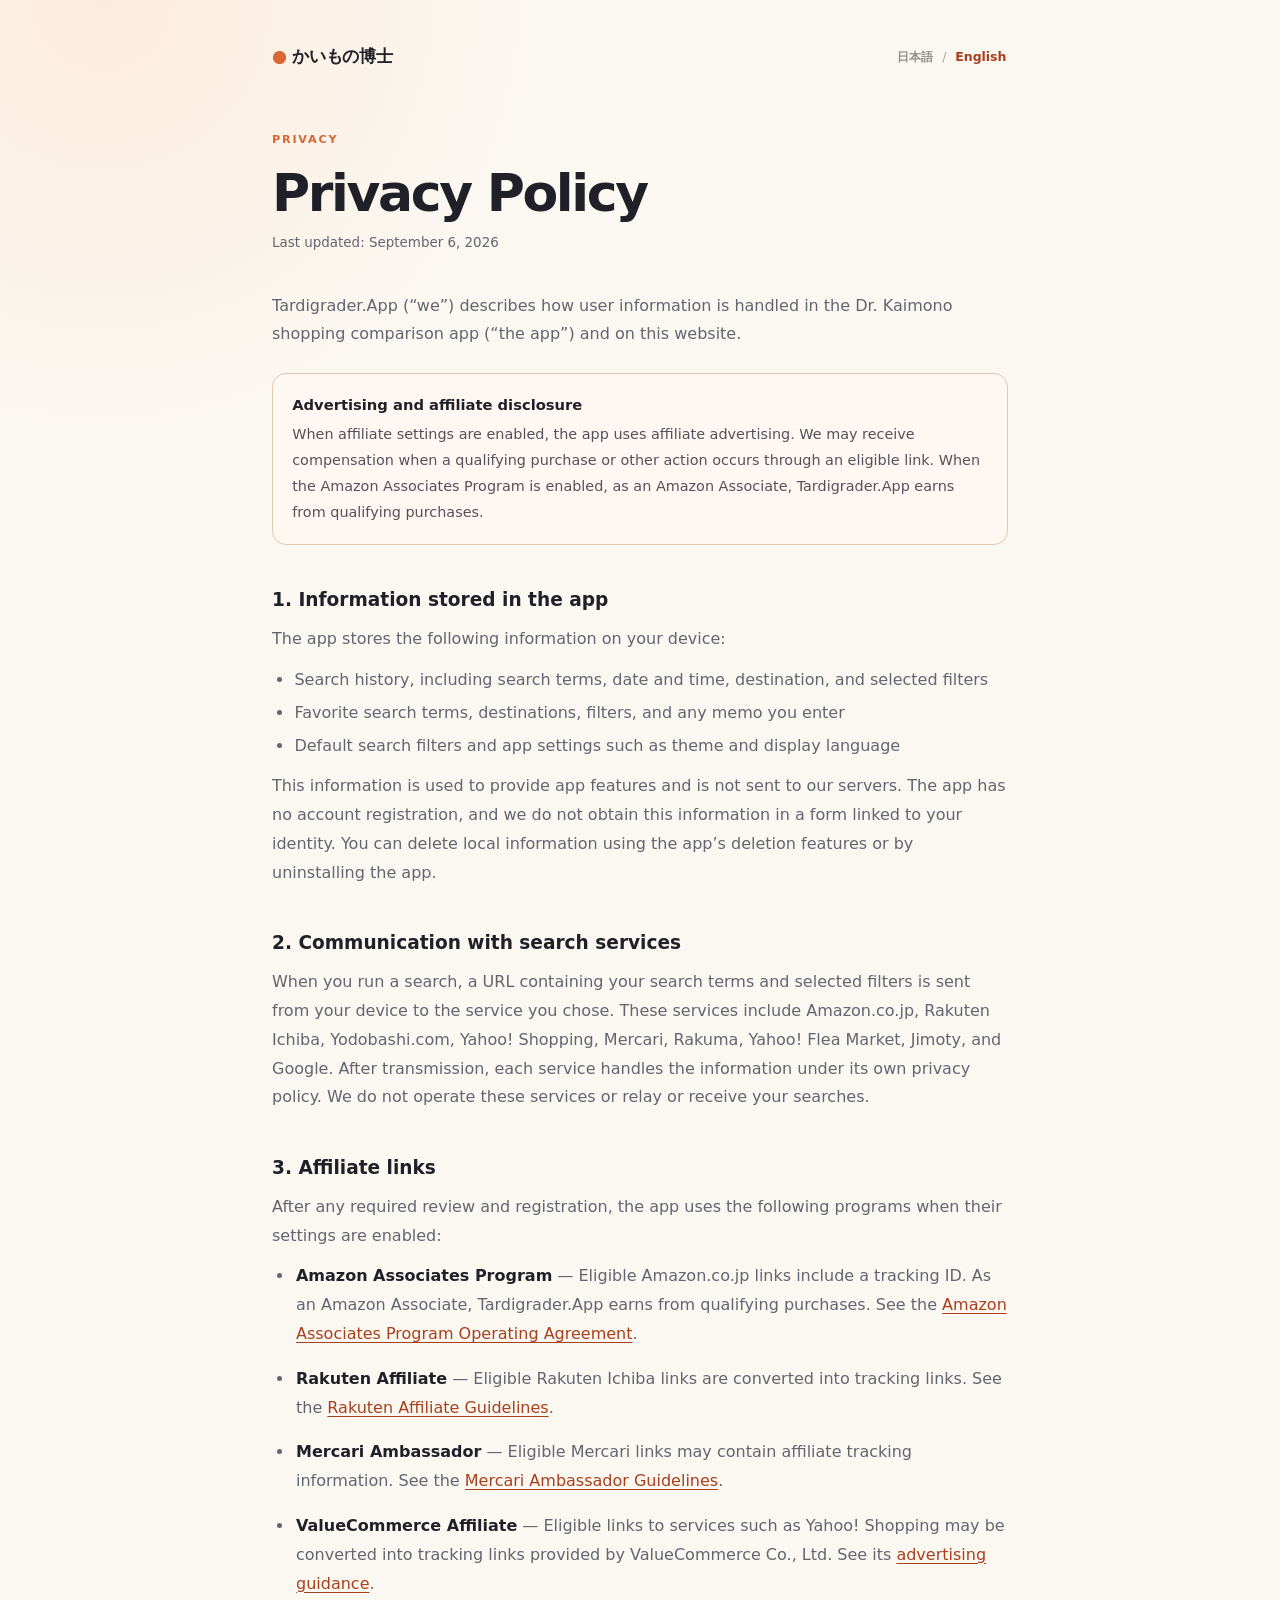
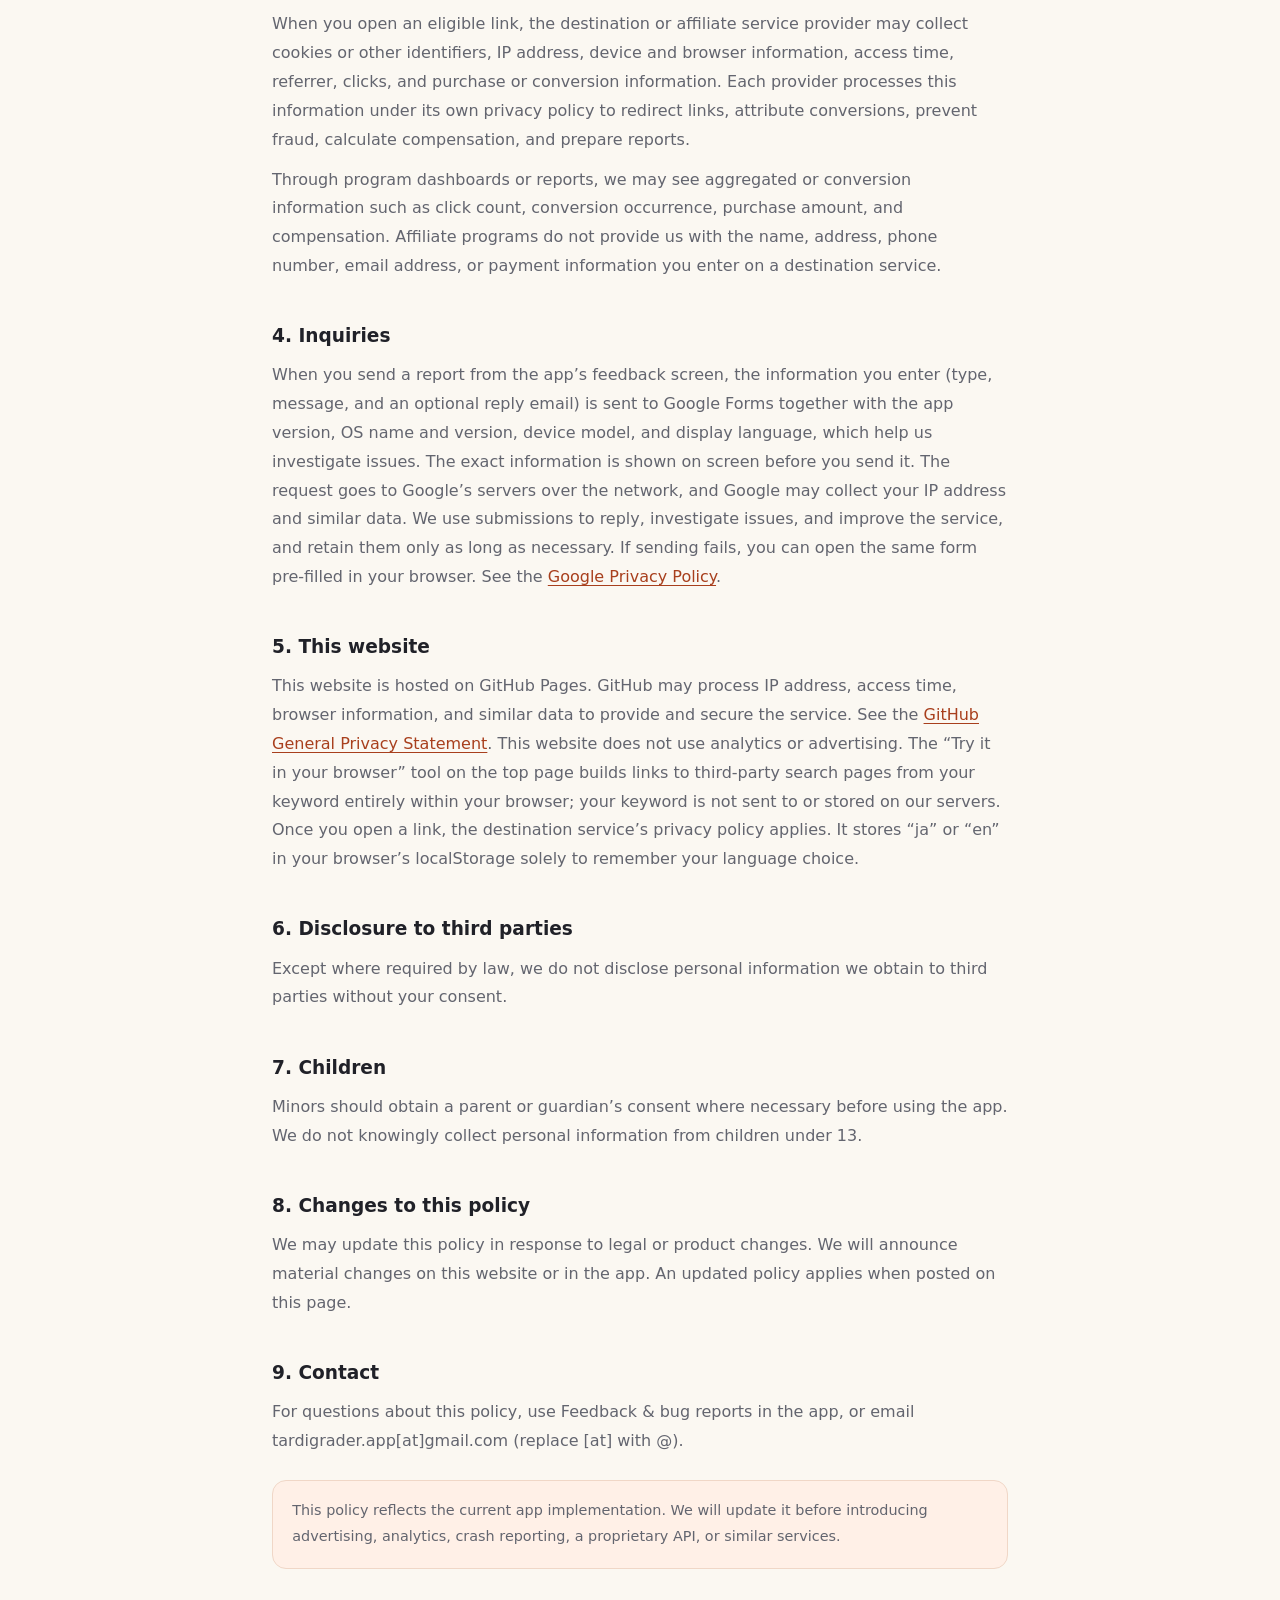
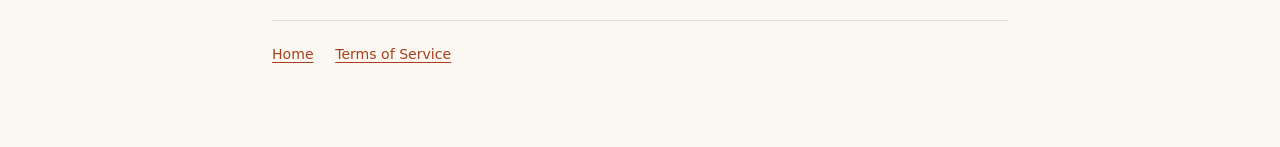
==== commit e58a93f7: "LPを作成し、プライバシーポリシーを現在のアプリ実装に合わせて更新しました。 - トップページ：コンセプト（1つのキーワードで全サイトを巡回）、ブラウザで試せる検索ツール（アプリと同じURL規則・9サ" ====
--- a/privacy/index.html
+++ b/privacy/index.html
@@ -17,16 +17,16 @@
     </div>
 
     <article class="i18n" lang="ja">
-      <header><p class="eyebrow">Privacy</p><h1>プライバシーポリシー</h1><p class="updated">最終更新：2026年8月17日</p></header>
+      <header><p class="eyebrow">Privacy</p><h1>プライバシーポリシー</h1><p class="updated">最終更新：2026年9月6日</p></header>
       <p>Tardigrader.App（以下「当方」）は、買い物比較アプリ「かいもの博士」（以下「本アプリ」）および本サイトにおける利用者情報の取り扱いを、次のとおり定めます。</p>
       <aside class="affiliate-disclosure"><strong>広告・アフィリエイトについて</strong><p>本アプリは、アフィリエイト設定が有効な場合、アフィリエイト広告を利用します。対象リンクを経由して購入等が成立すると、当方が報酬を受け取ることがあります。Amazonアソシエイト・プログラムが有効な場合、Amazonのアソシエイトとして、Tardigrader.Appは適格販売により収入を得ています。</p></aside>
 
       <h2>1. 本アプリ内に保存される情報</h2>
       <p>本アプリは、次の情報を利用者の端末内に保存します。</p>
       <ul>
-        <li>検索語、検索日時、検索先、検索URLおよび検索条件を含む検索履歴</li>
-        <li>お気に入りに登録した検索語、検索先および検索条件</li>
-        <li>検索条件の初期設定、テーマなどのアプリ設定</li>
+        <li>検索語、検索日時、検索先および検索条件を含む検索履歴</li>
+        <li>お気に入りに登録した検索語、検索先、検索条件および利用者が入力したメモ</li>
+        <li>検索条件の初期設定、テーマ、表示言語などのアプリ設定</li>
       </ul>
       <p>これらの情報は本アプリの機能を提供するために使用され、当方のサーバーへ送信されません。本アプリにはアカウント登録機能はなく、当方がこれらの情報を利用者個人と結び付けて取得することはありません。端末内の情報は、本アプリ内の削除機能または本アプリのアンインストールにより削除できます。</p>
 
@@ -45,10 +45,10 @@
       <p>当方は各プログラムの管理画面等を通じて、クリック数、成果の発生、購入金額、報酬額などの集計情報または成果情報を確認する場合があります。当方が、リンク先で利用者が入力する氏名、住所、電話番号、メールアドレス、決済情報をアフィリエイトプログラムから受け取ることはありません。</p>
 
       <h2>4. お問い合わせ</h2>
-      <p>本アプリの「要望や不具合の報告」はGoogleフォームを表示します。フォームを開いた場合、GoogleがIPアドレス、Cookie、端末・ブラウザ情報などを取得する場合があります。利用者がフォームを送信した場合、フォームに入力した内容がGoogleおよび当方へ送信されます。当方は、回答、不具合調査およびサービス改善のために使用し、必要な期間に限って保管します。詳しくは <a href="https://policies.google.com/privacy?hl=ja" rel="noopener noreferrer">Google プライバシーポリシー</a> をご覧ください。</p>
+      <p>本アプリの「要望・不具合の報告」から送信すると、利用者が入力した内容（種別、内容、任意の返信用メールアドレス）に加えて、不具合調査のためにアプリのバージョン、OSの種類とバージョン、端末の機種名、表示言語が、Googleフォームへ送信されます。送信される内容は送信前に画面で確認できます。送信はネットワーク経由でGoogleのサーバーに対して行われ、GoogleがIPアドレスなどを取得する場合があります。当方は、回答、不具合調査およびサービス改善のために使用し、必要な期間に限って保管します。送信に失敗した場合は、同じ内容を事前入力したフォームをブラウザで開くことができます。詳しくは <a href="https://policies.google.com/privacy?hl=ja" rel="noopener noreferrer">Google プライバシーポリシー</a> をご覧ください。</p>
 
       <h2>5. 本サイト</h2>
-      <p>本サイトはGitHub Pagesを利用して配信しています。GitHubは、セキュリティ確保やサービス提供のため、IPアドレス、アクセス日時、ブラウザ情報などを処理する場合があります。詳しくは <a href="https://docs.github.com/ja/site-policy/privacy-policies/github-general-privacy-statement" rel="noopener noreferrer">GitHubのプライバシーに関する声明</a> をご覧ください。本サイト自身はアクセス解析や広告を使用しません。言語設定を維持するため、ブラウザのlocalStorageに「ja」または「en」を保存します。</p>
+      <p>本サイトはGitHub Pagesを利用して配信しています。GitHubは、セキュリティ確保やサービス提供のため、IPアドレス、アクセス日時、ブラウザ情報などを処理する場合があります。詳しくは <a href="https://docs.github.com/ja/site-policy/privacy-policies/github-general-privacy-statement" rel="noopener noreferrer">GitHubのプライバシーに関する声明</a> をご覧ください。本サイト自身はアクセス解析や広告を使用しません。言語設定を維持するため、ブラウザのlocalStorageに「ja」または「en」を保存します。トップページの「ブラウザで試す」は、入力した検索語から各外部サービスの検索ページのURLを利用者のブラウザ内で組み立ててリンクにするもので、検索語を当方のサーバーへ送信したり保存したりすることはありません。リンクを開いた後の情報は、各外部サービスのプライバシーポリシーに従って取り扱われます。</p>
 
       <h2>6. 第三者提供</h2>
       <p>当方は、法令に基づく場合を除き、取得した個人情報を本人の同意なく第三者へ提供しません。</p>
@@ -66,13 +66,13 @@
     </article>
 
     <article class="i18n" lang="en">
-      <header><p class="eyebrow">Privacy</p><h1>Privacy Policy</h1><p class="updated">Last updated: August 17, 2026</p></header>
+      <header><p class="eyebrow">Privacy</p><h1>Privacy Policy</h1><p class="updated">Last updated: September 6, 2026</p></header>
       <p>Tardigrader.App (“we”) describes how user information is handled in the Dr. Kaimono shopping comparison app (“the app”) and on this website.</p>
       <aside class="affiliate-disclosure"><strong>Advertising and affiliate disclosure</strong><p>When affiliate settings are enabled, the app uses affiliate advertising. We may receive compensation when a qualifying purchase or other action occurs through an eligible link. When the Amazon Associates Program is enabled, as an Amazon Associate, Tardigrader.App earns from qualifying purchases.</p></aside>
 
       <h2>1. Information stored in the app</h2>
       <p>The app stores the following information on your device:</p>
-      <ul><li>Search history, including search terms, date and time, destination, URL, and selected filters</li><li>Favorite search terms, destinations, and filters</li><li>Default search filters and app settings such as theme</li></ul>
+      <ul><li>Search history, including search terms, date and time, destination, and selected filters</li><li>Favorite search terms, destinations, filters, and any memo you enter</li><li>Default search filters and app settings such as theme and display language</li></ul>
       <p>This information is used to provide app features and is not sent to our servers. The app has no account registration, and we do not obtain this information in a form linked to your identity. You can delete local information using the app’s deletion features or by uninstalling the app.</p>
 
       <h2>2. Communication with search services</h2>
@@ -90,10 +90,10 @@
       <p>Through program dashboards or reports, we may see aggregated or conversion information such as click count, conversion occurrence, purchase amount, and compensation. Affiliate programs do not provide us with the name, address, phone number, email address, or payment information you enter on a destination service.</p>
 
       <h2>4. Inquiries</h2>
-      <p>The app’s feedback and bug report screen displays Google Forms. When you open the form, Google may collect IP address, cookies, and device or browser information. If you submit the form, its contents are sent to Google and us. We use submissions to reply, investigate issues, and improve the service, and retain them only as long as necessary. See the <a href="https://policies.google.com/privacy?hl=en" rel="noopener noreferrer">Google Privacy Policy</a>.</p>
+      <p>When you send a report from the app’s feedback screen, the information you enter (type, message, and an optional reply email) is sent to Google Forms together with the app version, OS name and version, device model, and display language, which help us investigate issues. The exact information is shown on screen before you send it. The request goes to Google’s servers over the network, and Google may collect your IP address and similar data. We use submissions to reply, investigate issues, and improve the service, and retain them only as long as necessary. If sending fails, you can open the same form pre-filled in your browser. See the <a href="https://policies.google.com/privacy?hl=en" rel="noopener noreferrer">Google Privacy Policy</a>.</p>
 
       <h2>5. This website</h2>
-      <p>This website is hosted on GitHub Pages. GitHub may process IP address, access time, browser information, and similar data to provide and secure the service. See the <a href="https://docs.github.com/en/site-policy/privacy-policies/github-general-privacy-statement" rel="noopener noreferrer">GitHub General Privacy Statement</a>. This website does not use analytics or advertising. It stores “ja” or “en” in your browser’s localStorage solely to remember your language choice.</p>
+      <p>This website is hosted on GitHub Pages. GitHub may process IP address, access time, browser information, and similar data to provide and secure the service. See the <a href="https://docs.github.com/en/site-policy/privacy-policies/github-general-privacy-statement" rel="noopener noreferrer">GitHub General Privacy Statement</a>. This website does not use analytics or advertising. The “Try it in your browser” tool on the top page builds links to third-party search pages from your keyword entirely within your browser; your keyword is not sent to or stored on our servers. Once you open a link, the destination service’s privacy policy applies. It stores “ja” or “en” in your browser’s localStorage solely to remember your language choice.</p>
 
       <h2>6. Disclosure to third parties</h2>
       <p>Except where required by law, we do not disclose personal information we obtain to third parties without your consent.</p>
--- a/styles.css
+++ b/styles.css
@@ -76,3 +76,44 @@
 @media (prefers-reduced-motion: no-preference) {
   .link-card { transition: border-color 160ms ease, transform 160ms ease; }
 }
+
+/* ---------- landing page ---------- */
+.landing { display: block; min-height: auto; padding-block: 2.5rem 5rem; }
+.landing .hero { max-width: 40rem; margin-bottom: 3rem; }
+.landing h1 span { color: var(--brand); }
+.landing .lead strong { color: var(--ink); }
+.cta-row { display: flex; flex-wrap: wrap; gap: 0.75rem; margin-top: 1.4rem; }
+.btn { display: inline-block; padding: 0.8rem 1.35rem; border-radius: 999px; font-weight: 750; text-decoration: none; }
+.btn-primary { background: var(--brand); color: #fff; box-shadow: 0 10px 24px rgba(217, 103, 53, 0.25); }
+.btn-primary:hover { background: var(--brand-dark); }
+.btn-ghost { border: 1px solid var(--line); color: var(--ink); background: var(--surface); }
+.fine { margin: 0.6rem 0 0; color: #8f8a83; font-size: 0.8rem; }
+
+.tool { margin: 0 0 3rem; padding: 1.5rem; border: 1px solid var(--line); border-radius: 20px; background: var(--surface); box-shadow: 0 14px 40px rgba(67, 44, 29, 0.05); }
+.tool h2 { margin-top: 0; }
+.kw-label { display: block; margin: 1rem 0 0.35rem; color: var(--ink); font-size: 0.85rem; font-weight: 750; }
+.kw { width: 100%; padding: 0.9rem 1rem; border: 1px solid #d9cfc3; border-radius: 12px; background: #fff; color: var(--ink); font: inherit; font-size: 1.05rem; }
+.kw:focus { outline: 2px solid var(--brand); outline-offset: 1px; border-color: var(--brand); }
+/* 検索欄は日英で共有：英語表示では日本語ブロックの入力欄をそのまま使う */
+html[lang="en"] .i18n[lang="ja"] { display: block; }
+html[lang="en"] .i18n[lang="ja"] > :not(.tool) { display: none; }
+html[lang="en"] .i18n[lang="ja"] .tool > :not(.kw) { display: none; }
+html[lang="en"] .i18n[lang="ja"] .tool { margin: 0; padding: 0; border: 0; background: none; box-shadow: none; }
+html[lang="en"] .i18n[lang="en"] .tool { margin-top: -1.5rem; border-top-left-radius: 0; border-top-right-radius: 0; }
+.site-grid { display: grid; grid-template-columns: repeat(3, 1fr); gap: 0.6rem; margin-top: 1.1rem; }
+.site { display: block; padding: 0.8rem 0.9rem; border: 1px solid var(--line); border-radius: 14px; background: #fff; color: var(--ink); text-decoration: none; }
+.site strong { display: block; font-size: 0.95rem; }
+.site span { display: block; color: var(--muted); font-size: 0.72rem; word-break: break-all; }
+.site:hover { border-color: #d7ae96; }
+.site.is-disabled { opacity: 0.45; cursor: not-allowed; }
+
+.feature-grid { display: grid; grid-template-columns: repeat(2, 1fr); gap: 1rem; }
+.feature-grid article { padding: 1.25rem 1.3rem; border: 1px solid var(--line); border-radius: 18px; background: var(--surface); }
+.feature-grid h3 { margin: 0 0 0.35rem; color: var(--ink); font-size: 1rem; }
+.feature-grid p { margin: 0; font-size: 0.9rem; }
+.how p strong { color: var(--ink); }
+
+@media (max-width: 600px) {
+  .site-grid { grid-template-columns: repeat(2, 1fr); }
+  .feature-grid { grid-template-columns: 1fr; }
+}
